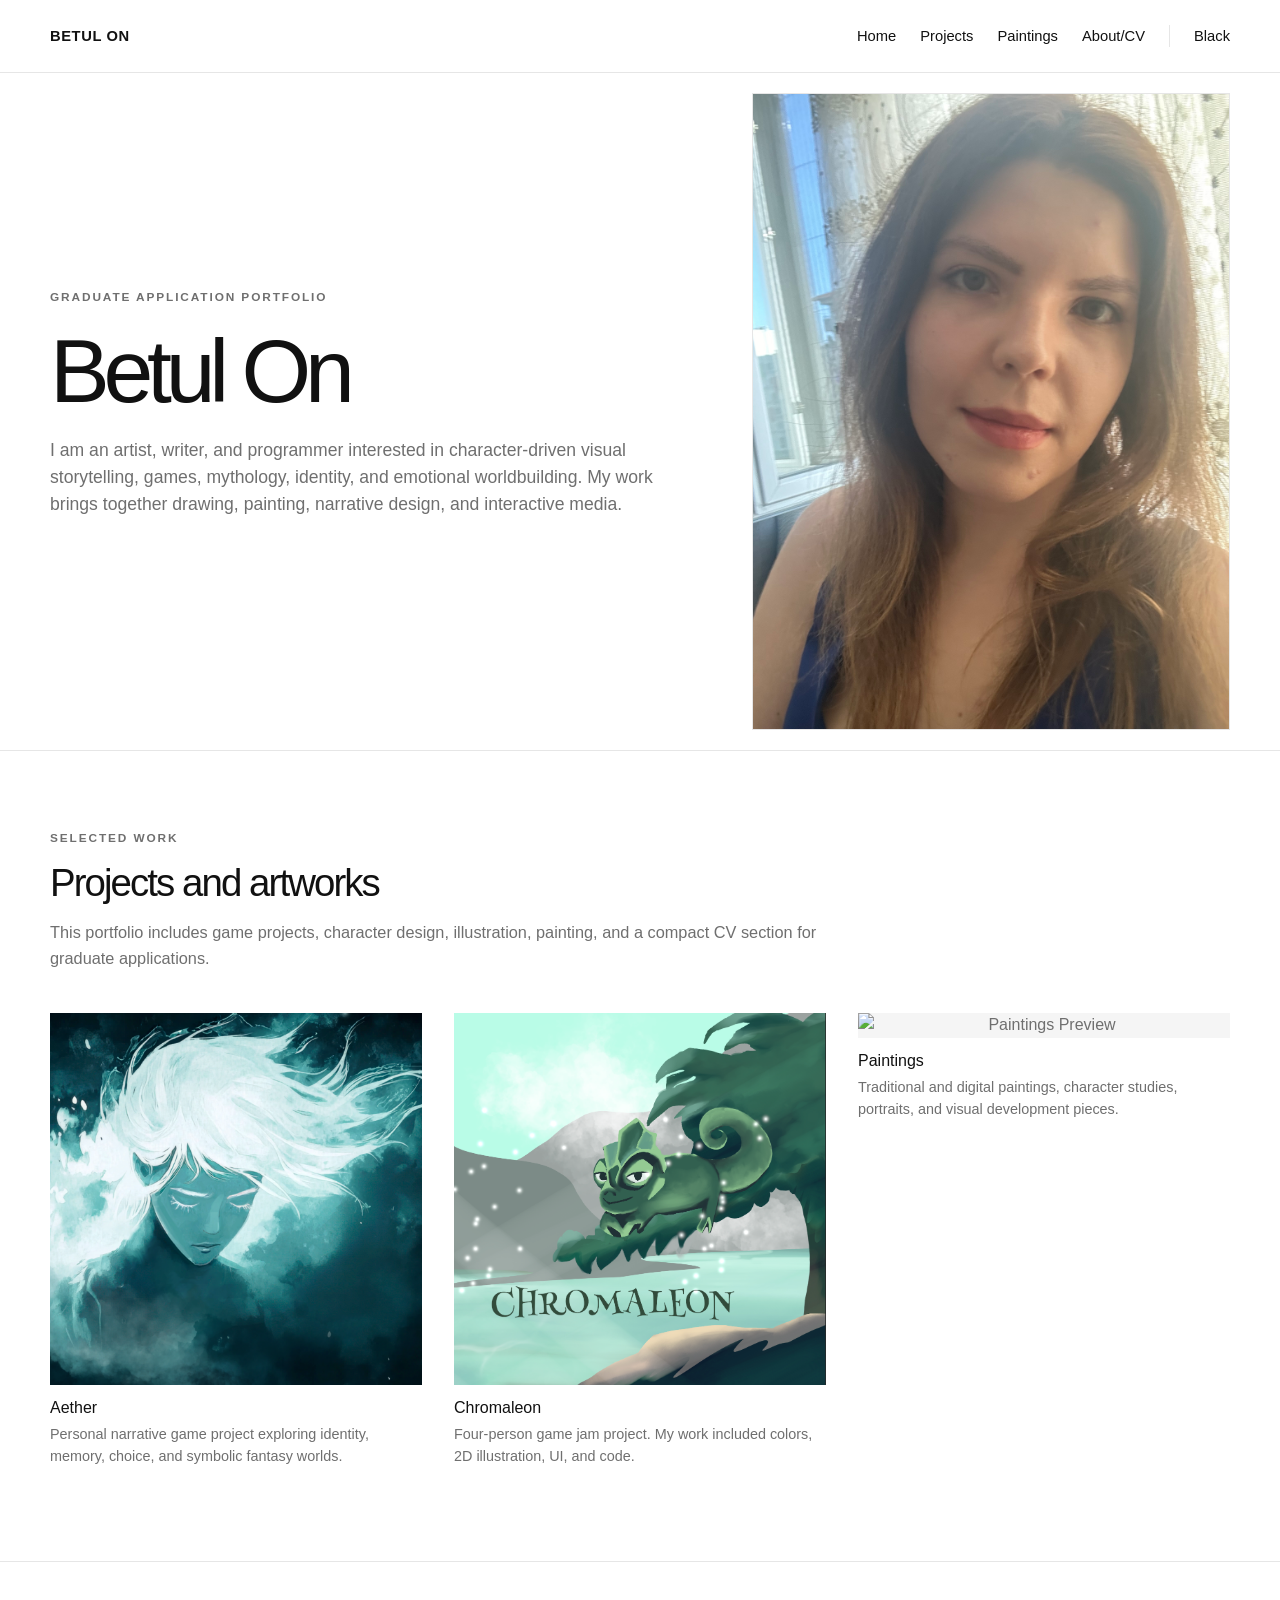
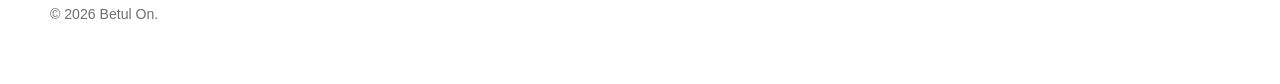
==== index.html @ e404c4d3 "Initial portfolio site" ====
<!DOCTYPE html>
<html lang="en">
<head>
  <meta charset="UTF-8" />
  <meta name="viewport" content="width=device-width, initial-scale=1.0" />

  <title>Betul On | Graduate Portfolio</title>
  <meta name="description" content="Graduate application portfolio." />

  <link rel="stylesheet" href="assets/css/style.css" />
</head>

<body>
  <header class="site-header">
  <div class="container nav">
    <a href="index.html" class="logo">Betul On</a>

    <nav class="nav-links" aria-label="Main navigation">
      <a class="nav-link" href="index.html">Home</a>

      <div class="nav-item">
        <a class="nav-link" href="aether.html">Projects</a>
        <div class="dropdown-menu" aria-label="Project submenu">
          <a href="aether.html">Aether</a>
          <a href="chromaleon.html">Chromaleon</a>
        </div>
      </div>

      <a class="nav-link" href="artworks.html">Paintings</a>
      <a class="nav-link" href="about.html">About/CV</a>

      <button class="theme-toggle" type="button" data-theme-toggle>Black</button>
    </nav>
  </div>
</header>

  <main>
    <section class="hero">
      <div class="container hero-grid">
        <div>
          <div class="eyebrow">Graduate Application Portfolio</div>
          <h1>Betul On</h1>

          <p class="intro">
            I am an artist, writer, and programmer interested in character-driven visual storytelling, games, mythology, identity, and emotional worldbuilding. My work brings together drawing, painting, narrative design, and interactive media.
          </p>
        </div>

        <div>
            <img class="portrait-placeholder" src="assets/images/profile-photo.jpeg" alt="Profile Photo"/>
        </div>
        
      </div>
    </section>

    <section class="page-section">
      <div class="container">
        <div class="section-heading">
          <div class="eyebrow">Selected Work</div>
          <h2>Projects and artworks</h2>
          <p>
            This portfolio includes game projects, character design, illustration, painting, and a compact CV section for graduate applications.
          </p>
        </div>

        <div class="gallery-grid">
          <article class="art-card">
            <img class="preview-image" src="assets/images/aether/preview.png" alt="Aether Preview"/>
            <div class="art-info">
              <h3><a href="aether.html">Aether</a></h3>
              <p>Personal narrative game project exploring identity, memory, choice, and symbolic fantasy worlds.</p>
            </div>
          </article>

          <article class="art-card">
            <img class="preview-image" src="assets/images/chromaleon/preview.png" alt="Chromaleon Preview"/>
            <div class="art-info">
              <h3><a href="chromaleon.html">Chromaleon</a></h3>
              <p>Four-person game jam project. My work included colors, 2D illustration, UI, and code.</p>
            </div>
          </article>

          <article class="art-card">
            <img class="preview-image" src="assets/images/paintings/angel-suffering-preview.png" alt="Paintings Preview"/>
            <div class="art-info">
              <h3><a href="artworks.html">Paintings</a></h3>
              <p>Traditional and digital paintings, character studies, portraits, and visual development pieces.</p>
            </div>
          </article>
        </div>
      </div>
    </section>

  </main>

  <footer class="site-footer">
  <div class="container">
    <p>© 2026 Betul On.</p>
  </div>
</footer>
  <script src="assets/js/theme.js" defer></script>
</body>
</html>
---- assets/css/style.css ----
/* ===============================
   Minimal Graduate Portfolio CSS
   =============================== */

:root {
  --bg: #ffffff;
  --paper: #ffffff;
  --text: #111111;
  --muted: #6f6f6f;
  --line: #e6e6e6;
  --accent: #111111;
  --accent-soft: #f5f5f5;
}

:root.dark-theme {
  --bg: #080808;
  --paper: #080808;
  --text: #f2eadc;
  --muted: #b8ad9b;
  --line: #2a2a2a;
  --accent: #d8b56d;
  --accent-soft: #161616;
}

* {
  box-sizing: border-box;
}

html {
  scroll-behavior: smooth;
}

body {
  margin: 0;
  background: var(--bg);
  color: var(--text);
  font-family: Arial, Helvetica, sans-serif;
  line-height: 1.55;
}

img,
video {
  max-width: 100%;
  display: block;
}

a {
  color: var(--text);
  text-decoration: none;
}

a:hover {
  color: var(--accent);
}

.container {
  width: min(1180px, calc(100% - 40px));
  margin: 0 auto;
}

/* Header */

.site-header {
  position: sticky;
  top: 0;
  z-index: 20;
  background: color-mix(in srgb, var(--bg) 92%, transparent);
  backdrop-filter: blur(10px);
  border-bottom: 1px solid var(--line);
}

.nav {
  display: flex;
  align-items: center;
  justify-content: space-between;
  min-height: 72px;
  gap: 28px;
}

.logo {
  font-size: 0.92rem;
  font-weight: 600;
  letter-spacing: 0.04em;
  text-transform: uppercase;
}

.nav-links {
  display: flex;
  align-items: center;
  gap: 24px;
  flex-wrap: wrap;
  font-size: 0.92rem;
}

.nav-item {
  position: relative;
}

.nav-link,
.theme-toggle {
  font: inherit;
  color: var(--text);
  background: none;
  border: 0;
  padding: 0;
  cursor: pointer;
}

.theme-toggle {
  border-left: 1px solid var(--line);
  padding-left: 24px;
}

.dropdown-menu {
  position: absolute;
  top: 100%;
  left: -14px;
  min-width: 145px;
  padding: 12px 14px;
  display: none;
  background: var(--bg);
  border: 1px solid var(--line);
}

.nav-item:hover .dropdown-menu,
.nav-item:focus-within .dropdown-menu {
  display: grid;
  gap: 10px;
}

/* Typography */

.eyebrow {
  text-transform: uppercase;
  letter-spacing: 0.16em;
  color: var(--muted);
  font-size: 0.74rem;
  font-weight: 600;
  margin-bottom: 14px;
}

h1,
h2,
h3,
h4 {
  margin: 0 0 16px;
  line-height: 1.12;
  font-weight: 500;
  color: var(--text);
}

h1 {
  font-size: clamp(2.5rem, 7vw, 6rem);
  letter-spacing: -0.07em;
}

h2 {
  font-size: clamp(1.7rem, 3vw, 2.6rem);
  letter-spacing: -0.05em;
}

h3 {
  font-size: 1.25rem;
}

h4 {
  font-size: 1rem;
}

p {
  margin: 0 0 16px;
}

ul {
  margin-top: 0;
  padding-left: 20px;
}

/* Layout */

.hero {
  padding: 20px 0 20px;
  border-bottom: 1px solid var(--line);
}

.hero-grid {
  display: grid;
  grid-template-columns: 1.15fr 0.85fr;
  gap: 56px;
  align-items: center;
}

.intro {
  font-size: 1.1rem;
  color: var(--muted);
  max-width: 720px;
}

.page-section {
  padding: 78px 0;
  border-bottom: 1px solid var(--line);
}

.section-heading {
  max-width: 780px;
  margin-bottom: 42px;
}

.section-heading p {
  color: var(--muted);
  font-size: 1.02rem;
}

.two-column {
  display: grid;
  grid-template-columns: 1fr 1fr;
  gap: 42px;
  align-items: start;
}

/* Buttons are kept for possible future use, but hidden from homepage by removing the HTML. */

.button-row {
  display: flex;
  flex-wrap: wrap;
  gap: 12px;
  margin-top: 28px;
}

.button {
  display: inline-flex;
  align-items: center;
  justify-content: center;
  border: 1px solid var(--text);
  background: var(--text);
  color: var(--bg);
  padding: 11px 18px;
  border-radius: 0;
  font-size: 0.95rem;
}

.button.secondary {
  background: transparent;
  color: var(--text);
}

/* Minimal project layout */

.project,
.cv-card,
.art-card {
  background: transparent;
  border: 0;
}

.project {
  padding: 0;
  margin-bottom: 56px;
}

.project-header {
  display: grid;
  grid-template-columns: 1fr minmax(180px, 260px);
  gap: 48px;
  align-items: start;
  margin-bottom: 42px;
  padding-bottom: 32px;
  border-bottom: 1px solid var(--line);
}

.project-meta,
.caption,
.art-info p {
  color: var(--muted);
  font-size: 0.9rem;
}

.project-meta {
  text-align: left;
}

.tag-list {
  display: flex;
  flex-wrap: wrap;
  gap: 8px;
  margin: 18px 0 0;
}

.tag {
  border: 1px solid var(--line);
  color: var(--muted);
  padding: 5px 9px;
  font-size: 0.78rem;
}

/* Rectangular media */

.portrait-placeholder,
.media-placeholder {
  border: 1px solid var(--line);
  background: var(--accent-soft);
  color: var(--muted);
  min-height: 0;
  aspect-ratio: 4 / 3;
  display: flex;
  align-items: center;
  justify-content: center;
  text-align: center;
  /* padding: 28px; */
  font-size: 0.9rem;
}

.portrait-placeholder {
  aspect-ratio: 3 / 4;
}

.game-media-grid {
  display: grid;
  grid-template-columns: 1fr;
  /* gap: 42px; */
  margin: 42px 0;
}

.game-media-grid .media-placeholder,
.game-media-grid .wide-media {
  width: 100%;
  aspect-ratio: 16 / 9;
  min-height: 0;
}

.caption {
  margin-top: 10px;
}

.note-box {
  border-left: 1px solid var(--text);
  padding: 4px 0 4px 18px;
  margin-top: 28px;
  color: var(--muted);
}

/* Homepage selected work */

.gallery-grid {
  display: grid;
  grid-template-columns: repeat(3, 1fr);
  gap: 32px;
}

.art-card {
  overflow: visible;
}

.art-card .media-placeholder {
  border-radius: 0;
  min-height: 0;
  aspect-ratio: 4 / 3;
}

.art-info {
  padding: 14px 0 0;
}

.art-info h3 {
  font-size: 1rem;
  margin-bottom: 6px;
}

/* Paintings page: rectangular, sharp, with optional minimalist labels */

.painting-list {
  display: grid;
  gap: 46px;
}

.painting-item {
  display: grid;
  grid-template-columns: minmax(0, 1.25fr) minmax(220px, 0.75fr);
  gap: 28px;
  align-items: start;
  padding-bottom: 46px;
  border-bottom: 1px solid var(--line);
}

.painting-item:last-child {
  border-bottom: 0;
}

.painting-image {
  border: 1px solid var(--line);
  background: var(--accent-soft);
  aspect-ratio: 16 / 10;
  display: flex;
  align-items: center;
  justify-content: center;
  color: var(--muted);
  text-align: center;
  /* padding: 24px; */
}
.preview-image {
  background: var(--accent-soft);
  display: flex;
  align-items: center;
  justify-content: center;
  color: var(--muted);
  text-align: center;
}

.painting-meta {
  color: var(--muted);
  font-size: 0.92rem;
}

.painting-meta h3 {
  color: var(--text);
  font-size: 1rem;
  margin-bottom: 10px;
}

.painting-meta dl {
  margin: 0;
}

.painting-meta dt {
  color: var(--text);
  font-size: 0.75rem;
  letter-spacing: 0.12em;
  text-transform: uppercase;
  margin-top: 14px;
}

.painting-meta dd {
  margin: 4px 0 0;
}

/* CV */

.cv-grid {
  display: grid;
  grid-template-columns: 0.9fr 1.1fr;
  gap: 54px;
}

.cv-card {
  padding: 0 0 28px;
  margin-bottom: 28px;
  border-bottom: 1px solid var(--line);
}

.cv-card:last-child {
  border-bottom: 0;
}

.cv-card li {
  margin-bottom: 8px;
}

/* Footer */

.site-footer {
  padding: 42px 0;
  color: var(--muted);
  font-size: 0.88rem;
}

/* Responsive */

@media (max-width: 850px) {
  .hero-grid,
  .two-column,
  .cv-grid,
  .project-header,
  .painting-item {
    grid-template-columns: 1fr;
  }

  .gallery-grid {
    grid-template-columns: 1fr;
  }

  .nav {
    align-items: flex-start;
    flex-direction: column;
    padding: 16px 0;
  }

  .nav-links {
    gap: 16px;
  }

  .dropdown-menu {
    position: static;
    border: 0;
    padding: 8px 0 0 12px;
    display: grid;
    gap: 8px;
  }

  .theme-toggle {
    border-left: 0;
    padding-left: 0;
  }
}
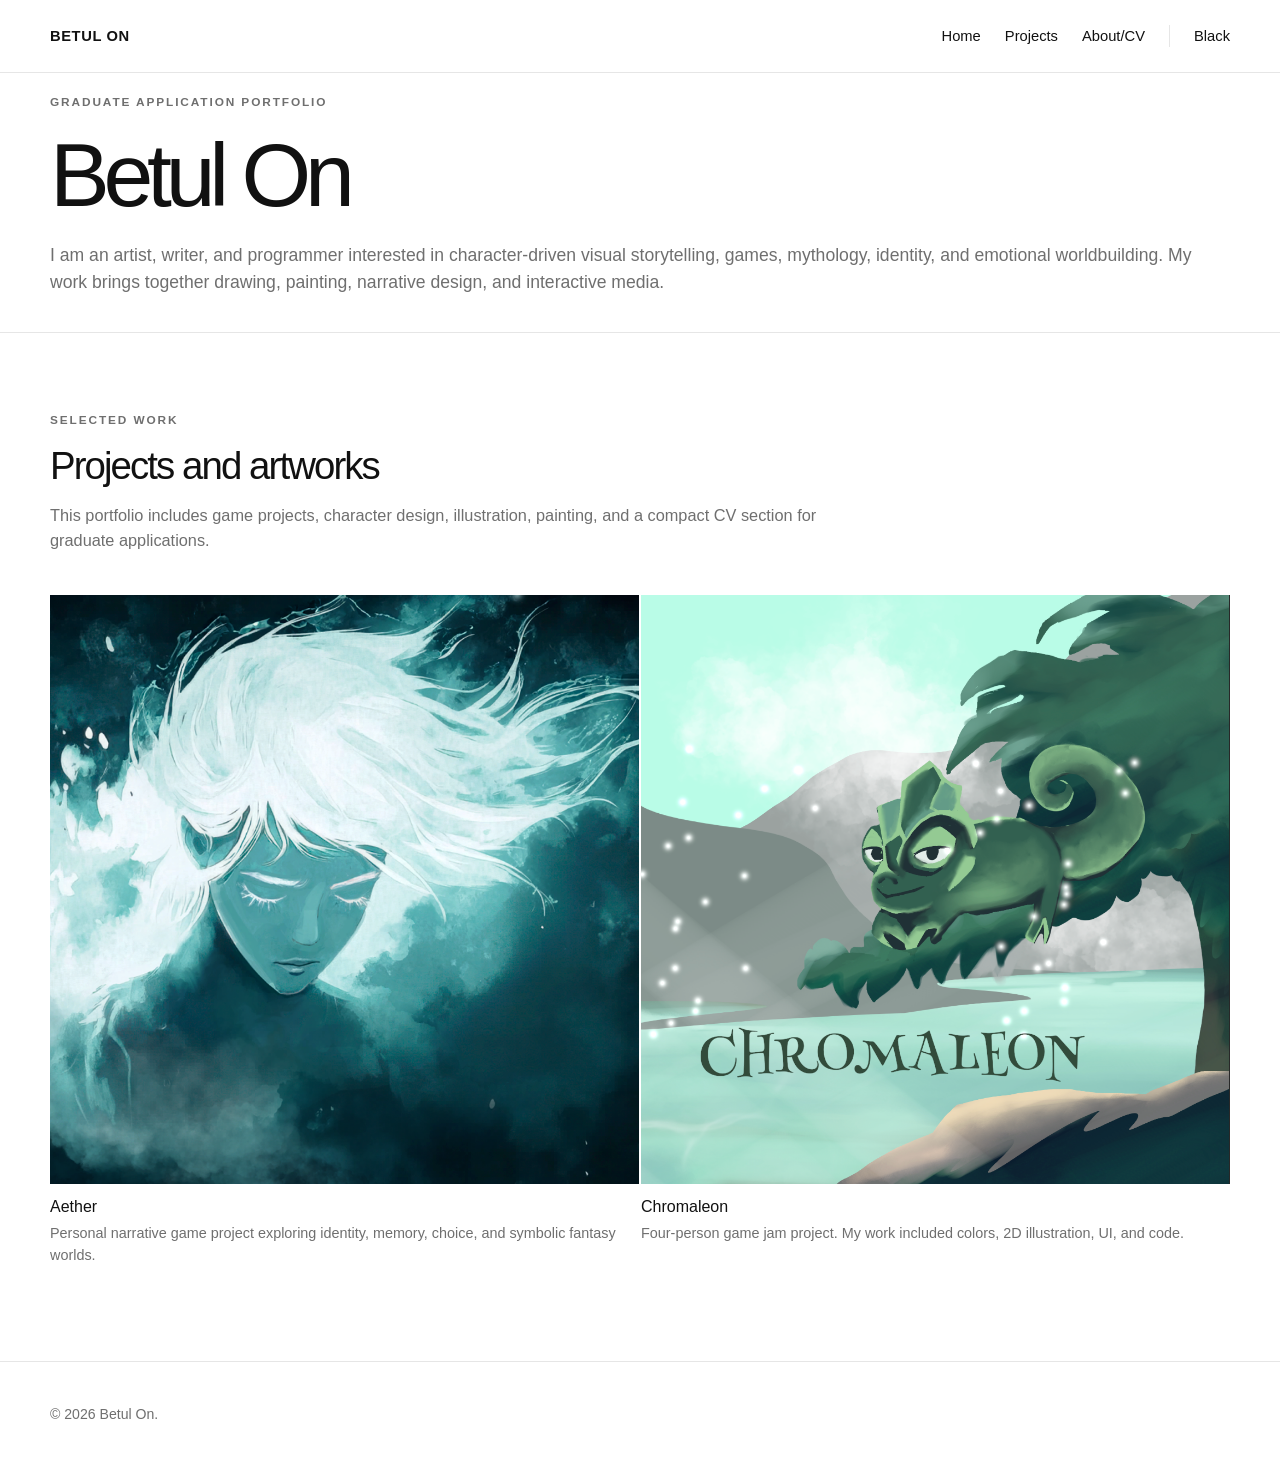
==== commit b069db6b: "Profile photo moved to about page" ====
--- a/index.html
+++ b/index.html
@@ -45,11 +45,6 @@
             I am an artist, writer, and programmer interested in character-driven visual storytelling, games, mythology, identity, and emotional worldbuilding. My work brings together drawing, painting, narrative design, and interactive media.
           </p>
         </div>
-
-        <div>
-            <img class="portrait-placeholder" src="assets/images/profile-photo.jpeg" alt="Profile Photo"/>
-        </div>
-        
       </div>
     </section>
 
@@ -80,13 +75,6 @@
             </div>
           </article>
 
-          <article class="art-card">
-            <img class="preview-image" src="assets/images/paintings/angel-suffering-preview.png" alt="Paintings Preview"/>
-            <div class="art-info">
-              <h3><a href="artworks.html">Paintings</a></h3>
-              <p>Traditional and digital paintings, character studies, portraits, and visual development pieces.</p>
-            </div>
-          </article>
         </div>
       </div>
     </section>
--- a/assets/css/style.css
+++ b/assets/css/style.css
@@ -90,6 +90,21 @@
   gap: 24px;
   flex-wrap: wrap;
   font-size: 0.92rem;
+}
+
+/* Temporarily hide the Paintings/Artworks page from the site navigation */
+.nav-links a[href$="artworks.html"],
+.nav-links a[href$="paintings.html"] {
+  display: none;
+}
+
+.hidden-notice {
+  background: var(--accent-soft);
+  border: 1px solid var(--line);
+  color: var(--muted);
+  padding: 18px;
+  text-align: center;
+  margin: 24px 0;
 }
 
 .nav-item {
@@ -183,17 +198,17 @@
   border-bottom: 1px solid var(--line);
 }
 
-.hero-grid {
+/* .hero-grid {
   display: grid;
   grid-template-columns: 1.15fr 0.85fr;
   gap: 56px;
   align-items: center;
-}
+} */
 
 .intro {
   font-size: 1.1rem;
   color: var(--muted);
-  max-width: 720px;
+  /* max-width: 720px; */
 }
 
 .page-section {
@@ -314,6 +329,24 @@
   aspect-ratio: 3 / 4;
 }
 
+.about-intro {
+  display: grid;
+  grid-template-columns: 118px 1fr;
+  gap: 22px;
+  align-items: start;
+}
+
+.about-profile {
+  /* width: 118px; */
+  /* aspect-ratio: 1 / 1; */
+  /* object-fit: cover; */
+  border-radius: 50%;
+  /* border: 1px solid var(--line); */
+  /* padding: 5px; */
+  background: var(--bg);
+  filter: saturate(0.9) contrast(0.96);
+}
+
 .game-media-grid {
   display: grid;
   grid-template-columns: 1fr;
@@ -343,8 +376,9 @@
 
 .gallery-grid {
   display: grid;
-  grid-template-columns: repeat(3, 1fr);
-  gap: 32px;
+  grid-template-columns: repeat(2, minmax(0, 1fr));
+  gap: 2px;
+  /* max-width: 820px; */
 }
 
 .art-card {
@@ -500,4 +534,13 @@
     border-left: 0;
     padding-left: 0;
   }
-}
+
+  .about-intro {
+    grid-template-columns: 1fr;
+    gap: 16px;
+  }
+
+  .about-profile {
+    width: 104px;
+  }
+}
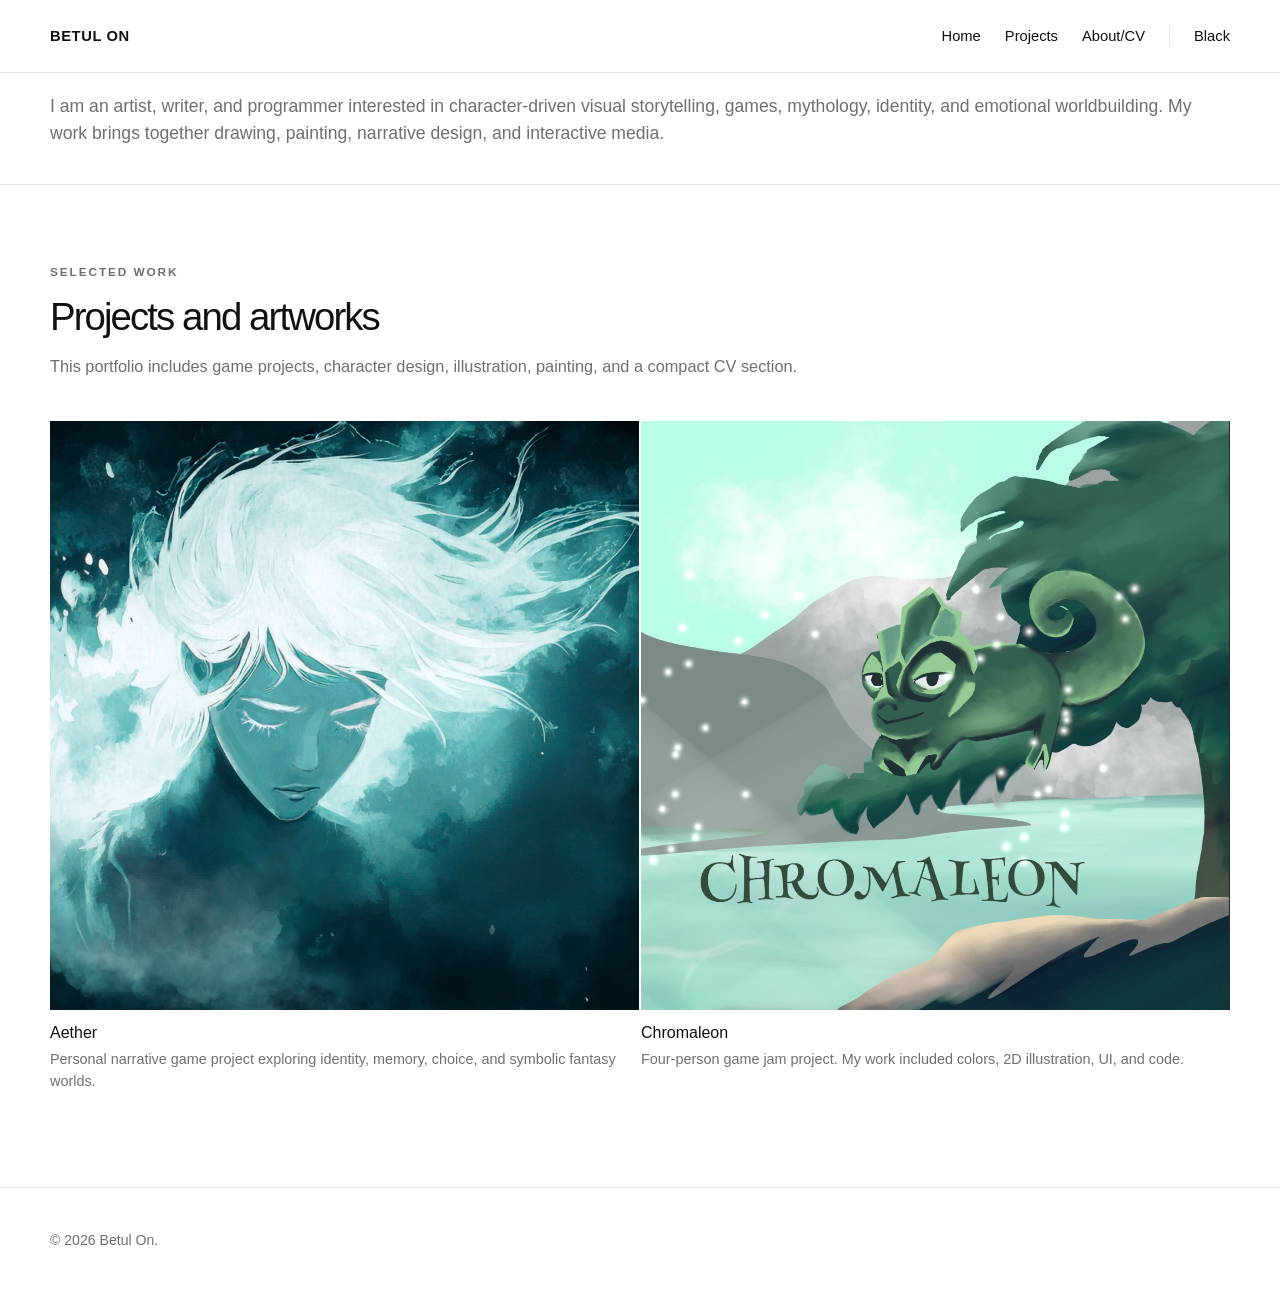
==== commit 15c2aa7d: "about page context fix" ====
--- a/index.html
+++ b/index.html
@@ -4,8 +4,8 @@
   <meta charset="UTF-8" />
   <meta name="viewport" content="width=device-width, initial-scale=1.0" />
 
-  <title>Betul On | Graduate Portfolio</title>
-  <meta name="description" content="Graduate application portfolio." />
+  <title>Betul On</title>
+  <meta name="description" content="Portfolio." />
 
   <link rel="stylesheet" href="assets/css/style.css" />
 </head>
@@ -38,8 +38,8 @@
     <section class="hero">
       <div class="container hero-grid">
         <div>
-          <div class="eyebrow">Graduate Application Portfolio</div>
-          <h1>Betul On</h1>
+          <!-- <div class="eyebrow">Graduate Application Portfolio</div> -->
+          <!-- <h1>Betul On</h1> -->
 
           <p class="intro">
             I am an artist, writer, and programmer interested in character-driven visual storytelling, games, mythology, identity, and emotional worldbuilding. My work brings together drawing, painting, narrative design, and interactive media.
@@ -54,7 +54,7 @@
           <div class="eyebrow">Selected Work</div>
           <h2>Projects and artworks</h2>
           <p>
-            This portfolio includes game projects, character design, illustration, painting, and a compact CV section for graduate applications.
+            This portfolio includes game projects, character design, illustration, painting, and a compact CV section.
           </p>
         </div>
 
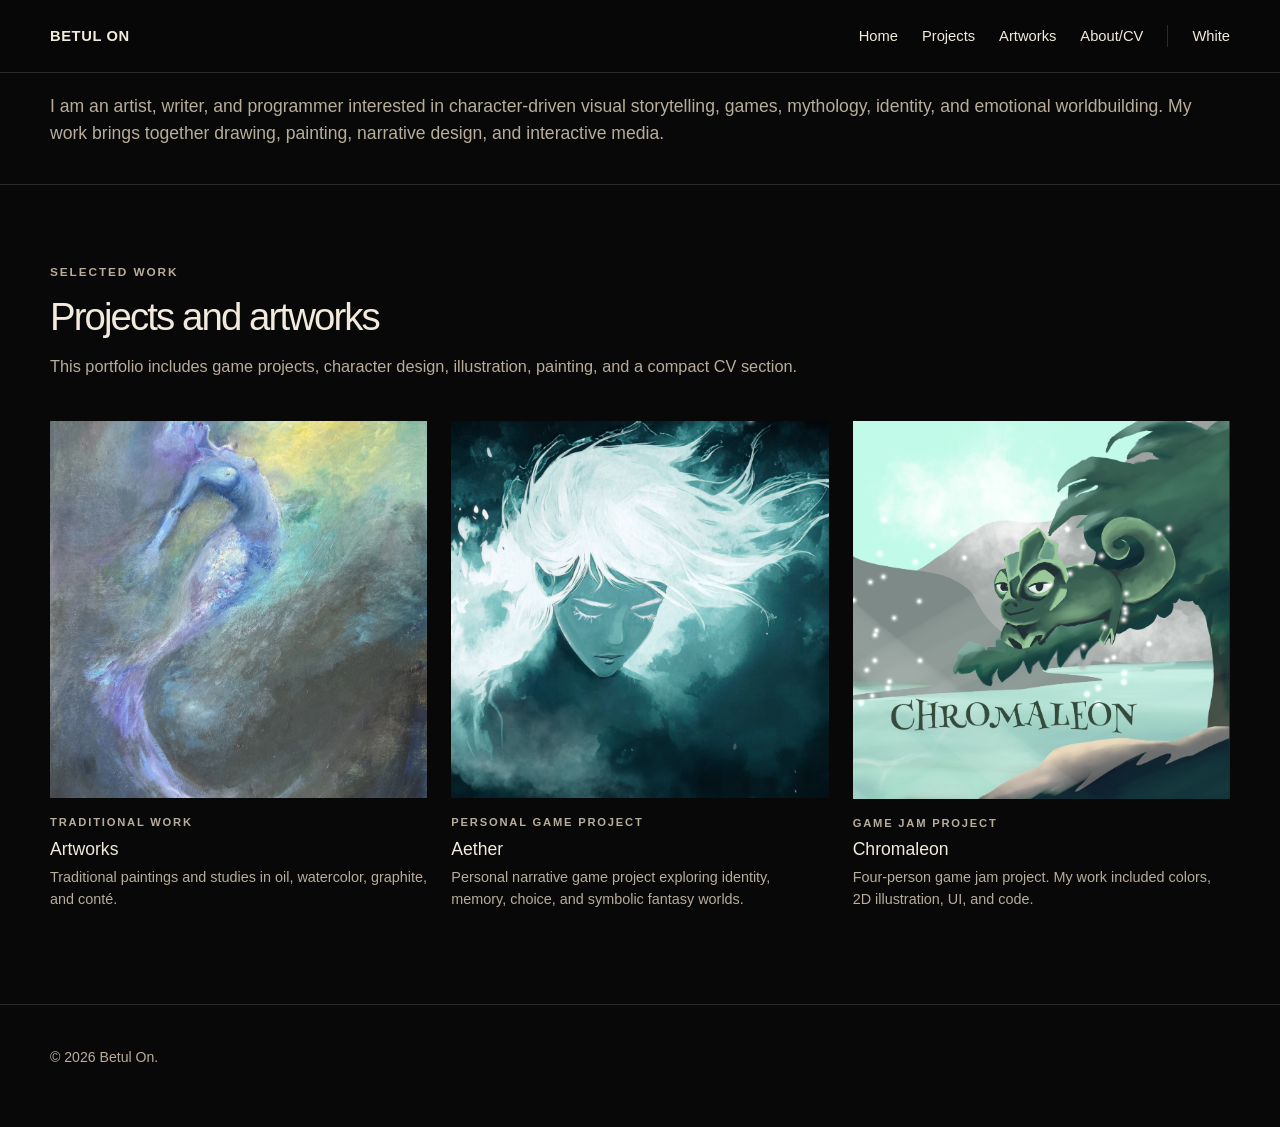
==== commit ec3b183b: "artworks page with paintings and studies, homepage cards redesigned" ====
--- a/index.html
+++ b/index.html
@@ -26,7 +26,7 @@
         </div>
       </div>
 
-      <a class="nav-link" href="artworks.html">Paintings</a>
+      <a class="nav-link" href="artworks.html">Artworks</a>
       <a class="nav-link" href="about.html">About/CV</a>
 
       <button class="theme-toggle" type="button" data-theme-toggle>Black</button>
@@ -59,22 +59,38 @@
         </div>
 
         <div class="gallery-grid">
-          <article class="art-card">
-            <img class="preview-image" src="assets/images/aether/preview.png" alt="Aether Preview"/>
+          <a class="art-card" href="artworks.html">
+            <div class="art-frame">
+              <img class="preview-image" src="assets/images/paintings/web/preview.jpg" alt="Detail of the oil painting The Sacrificial Self" />
+            </div>
             <div class="art-info">
-              <h3><a href="aether.html">Aether</a></h3>
+              <div class="art-kicker">Traditional Work</div>
+              <h3>Artworks <span class="art-arrow" aria-hidden="true">→</span></h3>
+              <p>Traditional paintings and studies in oil, watercolor, graphite, and conté.</p>
+            </div>
+          </a>
+
+          <a class="art-card" href="aether.html">
+            <div class="art-frame">
+              <img class="preview-image" src="assets/images/aether/preview.png" alt="Aether preview" />
+            </div>
+            <div class="art-info">
+              <div class="art-kicker">Personal Game Project</div>
+              <h3>Aether <span class="art-arrow" aria-hidden="true">→</span></h3>
               <p>Personal narrative game project exploring identity, memory, choice, and symbolic fantasy worlds.</p>
             </div>
-          </article>
+          </a>
 
-          <article class="art-card">
-            <img class="preview-image" src="assets/images/chromaleon/preview.png" alt="Chromaleon Preview"/>
+          <a class="art-card" href="chromaleon.html">
+            <div class="art-frame">
+              <img class="preview-image" src="assets/images/chromaleon/preview.png" alt="Chromaleon preview" />
+            </div>
             <div class="art-info">
-              <h3><a href="chromaleon.html">Chromaleon</a></h3>
+              <div class="art-kicker">Game Jam Project</div>
+              <h3>Chromaleon <span class="art-arrow" aria-hidden="true">→</span></h3>
               <p>Four-person game jam project. My work included colors, 2D illustration, UI, and code.</p>
             </div>
-          </article>
-
+          </a>
         </div>
       </div>
     </section>
--- a/assets/css/style.css
+++ b/assets/css/style.css
@@ -90,12 +90,6 @@
   gap: 24px;
   flex-wrap: wrap;
   font-size: 0.92rem;
-}
-
-/* Temporarily hide the Paintings/Artworks page from the site navigation */
-.nav-links a[href$="artworks.html"],
-.nav-links a[href$="paintings.html"] {
-  display: none;
 }
 
 .hidden-notice {
@@ -376,28 +370,91 @@
 
 .gallery-grid {
   display: grid;
-  grid-template-columns: repeat(2, minmax(0, 1fr));
-  gap: 2px;
-  /* max-width: 820px; */
+  grid-template-columns: repeat(3, minmax(0, 1fr));
+  gap: 40px 24px;
 }
 
 .art-card {
-  overflow: visible;
-}
-
-.art-card .media-placeholder {
-  border-radius: 0;
-  min-height: 0;
-  aspect-ratio: 4 / 3;
+  display: block;
+  color: var(--text);
+  transition: transform 0.15s ease;
+}
+
+.art-card:hover {
+  color: var(--text);
+}
+
+.art-card:active {
+  transform: scale(0.98);
+}
+
+.art-card:focus-visible {
+  outline: 1px solid var(--accent);
+  outline-offset: 6px;
+}
+
+.art-frame {
+  overflow: hidden;
+  aspect-ratio: 1 / 1;
+  background: var(--accent-soft);
+}
+
+.art-frame img {
+  width: 100%;
+  height: 100%;
+  object-fit: cover;
+  filter: saturate(0.85);
+  transition: transform 0.6s ease, filter 0.6s ease;
+}
+
+.art-card:hover .art-frame img,
+.art-card:focus-visible .art-frame img {
+  transform: scale(1.05);
+  filter: saturate(1);
 }
 
 .art-info {
-  padding: 14px 0 0;
+  padding: 16px 0 0;
+}
+
+.art-kicker {
+  text-transform: uppercase;
+  letter-spacing: 0.16em;
+  color: var(--muted);
+  font-size: 0.7rem;
+  font-weight: 600;
+  margin-bottom: 8px;
 }
 
 .art-info h3 {
-  font-size: 1rem;
+  font-size: 1.1rem;
   margin-bottom: 6px;
+  transition: color 0.3s ease;
+}
+
+.art-card:hover h3 {
+  color: var(--accent);
+}
+
+.art-arrow {
+  display: inline-block;
+  opacity: 0;
+  transform: translateX(-6px);
+  transition: opacity 0.3s ease, transform 0.3s ease;
+}
+
+.art-card:hover .art-arrow,
+.art-card:focus-visible .art-arrow {
+  opacity: 1;
+  transform: translateX(0);
+}
+
+@media (prefers-reduced-motion: reduce) {
+  .art-card,
+  .art-frame img,
+  .art-arrow {
+    transition: none;
+  }
 }
 
 /* Paintings page: rectangular, sharp, with optional minimalist labels */
@@ -421,15 +478,20 @@
 }
 
 .painting-image {
-  border: 1px solid var(--line);
+  display: flex;
+  justify-content: center;
   background: var(--accent-soft);
-  aspect-ratio: 16 / 10;
-  display: flex;
-  align-items: center;
-  justify-content: center;
-  color: var(--muted);
-  text-align: center;
-  /* padding: 24px; */
+  padding: 24px;
+}
+
+.painting-image {
+  min-width: 0;
+}
+
+.painting-image img {
+  max-height: 78vh;
+  width: auto;
+  object-fit: contain;
 }
 .preview-image {
   background: var(--accent-soft);
@@ -465,6 +527,84 @@
 
 .painting-meta dd {
   margin: 4px 0 0;
+}
+
+.painting-meta h3 em {
+  font-style: italic;
+}
+
+/* Artworks page: category index, groups, studies */
+
+.artwork-index {
+  display: flex;
+  flex-wrap: wrap;
+  gap: 24px;
+  padding-bottom: 18px;
+  margin-bottom: 56px;
+  border-bottom: 1px solid var(--line);
+  font-size: 0.78rem;
+  letter-spacing: 0.14em;
+  text-transform: uppercase;
+}
+
+.artwork-index a {
+  color: var(--muted);
+}
+
+.artwork-index a:hover {
+  color: var(--accent);
+}
+
+.artwork-group {
+  margin-bottom: 72px;
+  scroll-margin-top: 96px;
+}
+
+.artwork-group:last-child {
+  margin-bottom: 0;
+}
+
+.group-title {
+  font-size: 0.78rem;
+  font-weight: 600;
+  letter-spacing: 0.16em;
+  text-transform: uppercase;
+  color: var(--muted);
+  margin-bottom: 28px;
+}
+
+.study-grid {
+  display: grid;
+  grid-template-columns: repeat(4, minmax(0, 1fr));
+  gap: 32px 20px;
+}
+
+.study-item {
+  margin: 0;
+}
+
+.study-item a {
+  display: flex;
+  align-items: center;
+  justify-content: center;
+  aspect-ratio: 1 / 1;
+  padding: 12px;
+  background: var(--accent-soft);
+}
+
+.study-item img {
+  max-height: 100%;
+  object-fit: contain;
+}
+
+.study-item figcaption {
+  margin-top: 10px;
+  color: var(--muted);
+  font-size: 0.82rem;
+}
+
+.study-item figcaption em {
+  color: var(--text);
 }
 
 /* CV */
@@ -512,6 +652,22 @@
     grid-template-columns: 1fr;
   }
 
+  .study-grid {
+    grid-template-columns: repeat(2, minmax(0, 1fr));
+  }
+
+  .painting-item {
+    grid-template-columns: minmax(0, 1fr);
+  }
+
+  .painting-image {
+    padding: 12px;
+  }
+
+  .painting-image img {
+    height: auto;
+  }
+
   .nav {
     align-items: flex-start;
     flex-direction: column;
